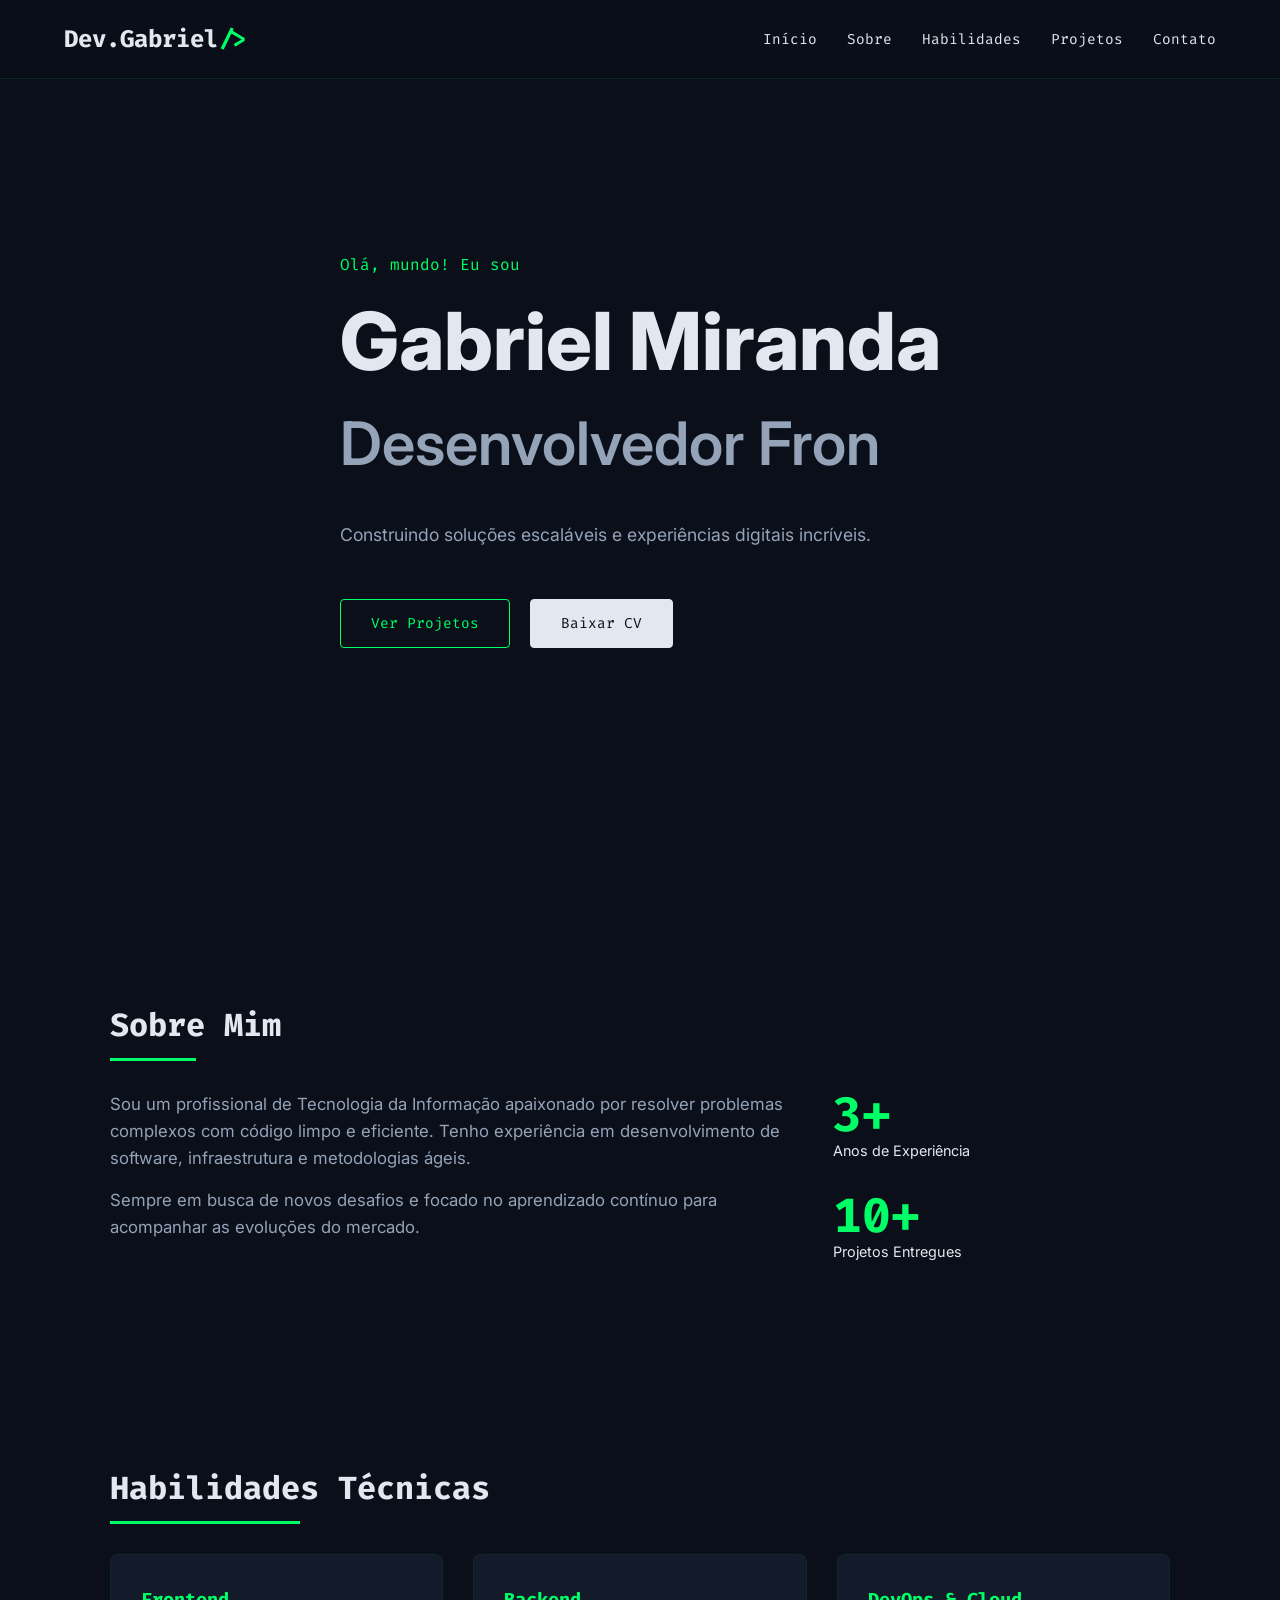
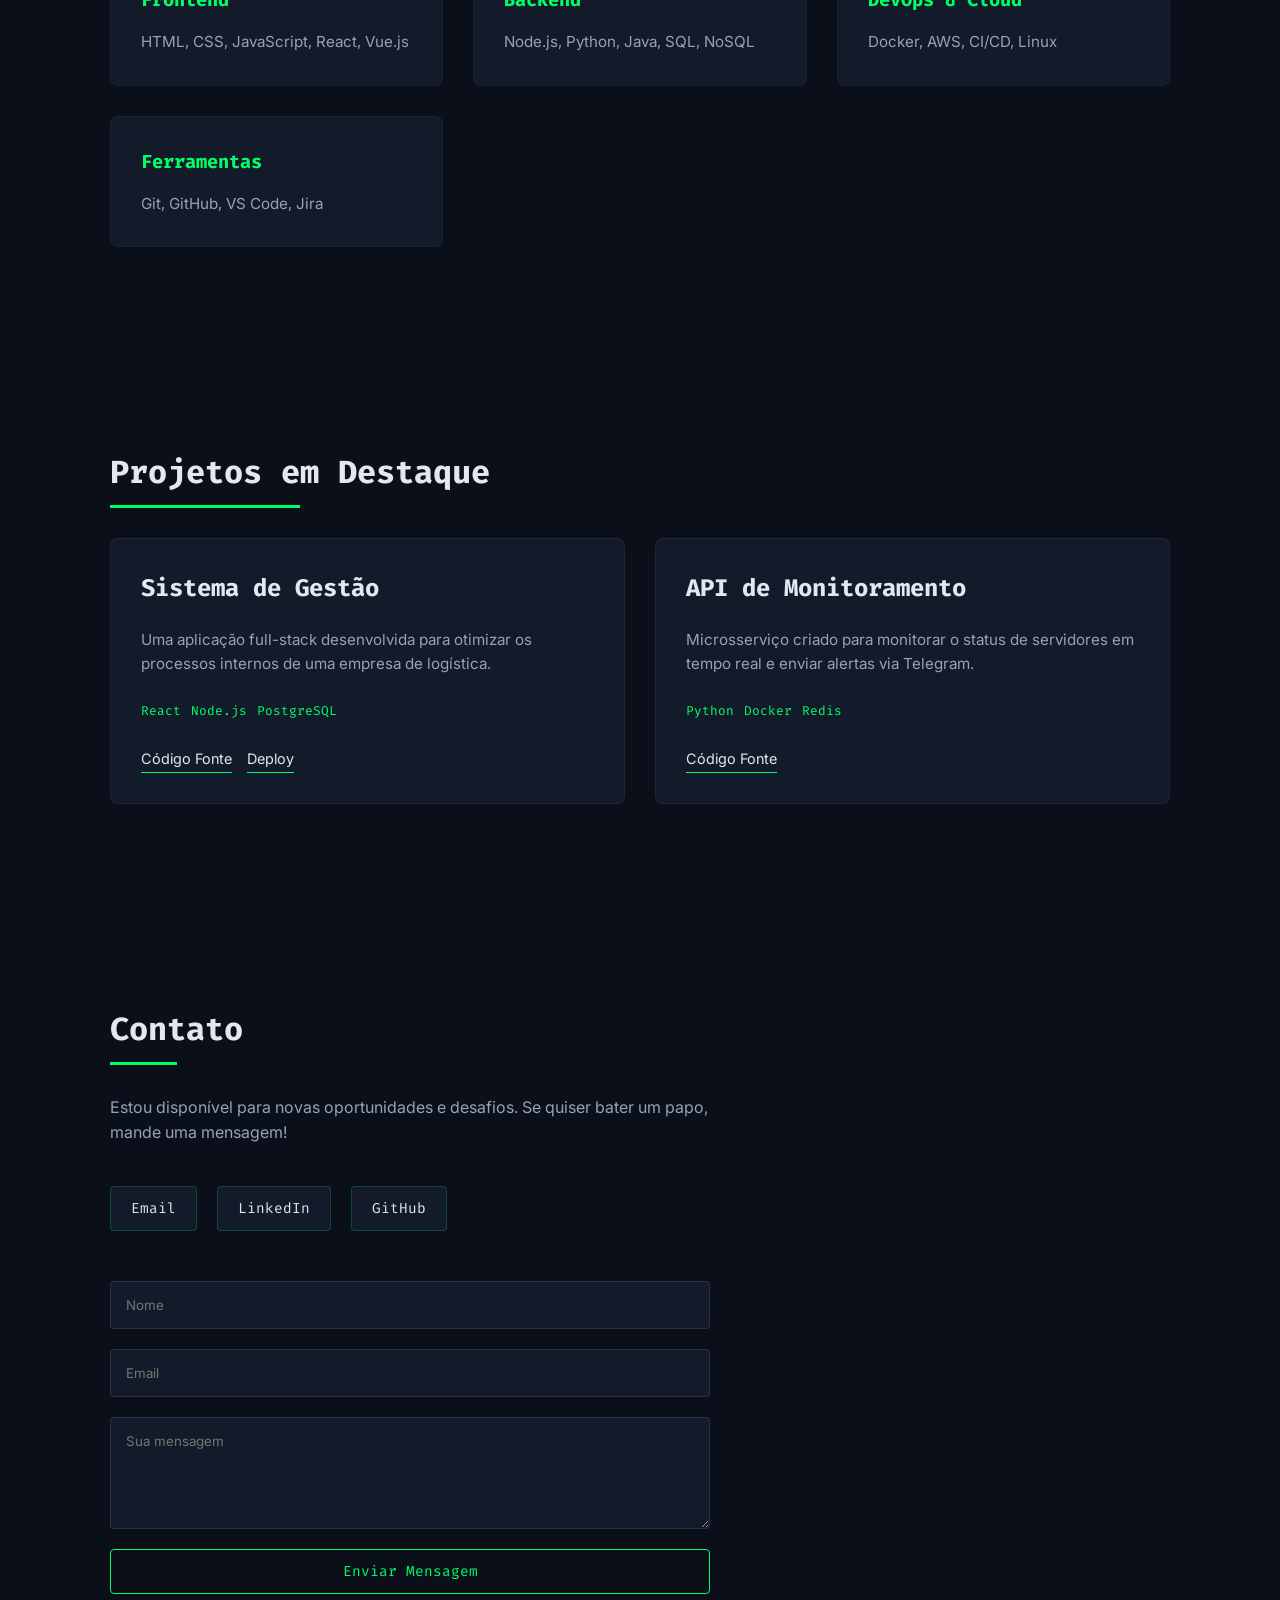
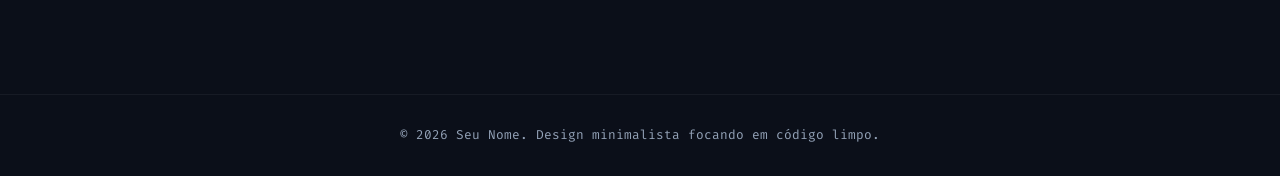
==== index.html @ 991c9784 "Mudança de pasta do meu portifolio" ====
<!DOCTYPE html>
<html lang="pt-BR">
<head>
    <meta charset="UTF-8">
    <meta name="viewport" content="width=device-width, initial-scale=1.0">
    <!-- Adicione o título da sua página aqui -->
    <title>Portfólio | Profissional de TI</title>
    <!-- Importando fonte moderna (Inter e Fira Code) -->
    <link rel="preconnect" href="https://fonts.googleapis.com">
    <link rel="preconnect" href="https://fonts.gstatic.com" crossorigin>
    <link href="https://fonts.googleapis.com/css2?family=Fira+Code:wght@400;500;700&family=Inter:wght@300;400;600;800&display=swap" rel="stylesheet">
    <link rel="stylesheet" href="style.css">
</head>
<body>

    <!-- Navegação -->
    <nav class="navbar">
        <div class="logo">
            <!-- Insira seu logo ou nome curto aqui -->
            <span></span>Dev.Gabriel<span>/></span>
        </div>
        <ul class="nav-links">
            <li><a href="#home">Início</a></li>
            <li><a href="#about">Sobre</a></li>
            <li><a href="#skills">Habilidades</a></li>
            <li><a href="#projects">Projetos</a></li>
            <li><a href="#contact">Contato</a></li>
        </ul>
        <div class="hamburger">
            <span class="bar"></span>
            <span class="bar"></span>
            <span class="bar"></span>
        </div>
    </nav>

    <!-- Seção Principal (Hero) -->
    <section id="home" class="hero">
        <div class="hero-content">
            <p class="greeting">Olá, mundo! Eu sou</p>
            <!-- Insira seu nome completo aqui -->
            <h1 class="name">Gabriel Miranda</h1>
            <!-- Insira seu cargo ou especialidade aqui (ex: Desenvolvedor Full Stack, Engenheiro de Dados) -->
            <h2 class="title" id="typewriter">Gestor da T.I.</h2>
            
            <!-- Resumo curto de 1 a 2 linhas -->
            <p class="description">Construindo soluções escaláveis e experiências digitais incríveis.</p>
            
            <div class="cta-buttons">
                <!-- Link para o seu currículo e repositório (ex: GitHub) -->
                <a href="#projects" class="btn primary">Ver Projetos</a>
                <a href="#" class="btn secondary">Baixar CV</a>
            </div>
        </div>
    </section>

    <!-- Seção Sobre Mim -->
    <section id="about" class="section about">
        <div class="container fade-in">
            <h2 class="section-title">Sobre Mim</h2>
            <div class="about-content">
                <div class="about-text">
                    <!-- Insira o texto sobre você, sua experiência, formação e paixões na TI -->
                    <p>Sou um profissional de Tecnologia da Informação apaixonado por resolver problemas complexos com código limpo e eficiente. Tenho experiência em desenvolvimento de software, infraestrutura e metodologias ágeis.</p>
                    <p>Sempre em busca de novos desafios e focado no aprendizado contínuo para acompanhar as evoluções do mercado.</p>
                </div>
                <div class="about-stats">
                    <div class="stat">
                        <!-- Anos de experiência -->
                        <h3>3+</h3>
                        <p>Anos de Experiência</p>
                    </div>
                    <div class="stat">
                        <!-- Projetos concluídos -->
                        <h3>10+</h3>
                        <p>Projetos Entregues</p>
                    </div>
                </div>
            </div>
        </div>
    </section>

    <!-- Seção de Habilidades (Skills) -->
    <section id="skills" class="section skills">
        <div class="container fade-in">
            <h2 class="section-title">Habilidades Técnicas</h2>
            <div class="skills-grid">
                <!-- Adicione ou remova as tecnologias que você domina -->
                <div class="skill-card">
                    <h3>Frontend</h3>
                    <p>HTML, CSS, JavaScript, React, Vue.js</p>
                </div>
                <div class="skill-card">
                    <h3>Backend</h3>
                    <p>Node.js, Python, Java, SQL, NoSQL</p>
                </div>
                <div class="skill-card">
                    <h3>DevOps & Cloud</h3>
                    <p>Docker, AWS, CI/CD, Linux</p>
                </div>
                <div class="skill-card">
                    <h3>Ferramentas</h3>
                    <p>Git, GitHub, VS Code, Jira</p>
                </div>
            </div>
        </div>
    </section>

    <!-- Seção de Projetos -->
    <section id="projects" class="section projects">
        <div class="container fade-in">
            <h2 class="section-title">Projetos em Destaque</h2>
            <div class="projects-grid">
                <!-- Projeto 1 -->
                <div class="project-card">
                    <div class="project-content">
                        <!-- Título do projeto -->
                        <h3>Sistema de Gestão</h3>
                        <!-- Descrição do projeto -->
                        <p>Uma aplicação full-stack desenvolvida para otimizar os processos internos de uma empresa de logística.</p>
                        <!-- Tecnologias usadas -->
                        <div class="tech-stack">
                            <span>React</span>
                            <span>Node.js</span>
                            <span>PostgreSQL</span>
                        </div>
                        <!-- Links do projeto -->
                        <div class="project-links">
                            <a href="#" target="_blank">Código Fonte</a>
                            <a href="#" target="_blank">Deploy</a>
                        </div>
                    </div>
                </div>
                
                <!-- Projeto 2 -->
                <div class="project-card">
                    <div class="project-content">
                        <h3>API de Monitoramento</h3>
                        <p>Microsserviço criado para monitorar o status de servidores em tempo real e enviar alertas via Telegram.</p>
                        <div class="tech-stack">
                            <span>Python</span>
                            <span>Docker</span>
                            <span>Redis</span>
                        </div>
                        <div class="project-links">
                            <a href="#" target="_blank">Código Fonte</a>
                        </div>
                    </div>
                </div>
                
                <!-- Você pode copiar e colar as divs "project-card" para adicionar mais projetos -->
            </div>
        </div>
    </section>

    <!-- Seção de Contato -->
    <section id="contact" class="section contact">
        <div class="container fade-in">
            <h2 class="section-title">Contato</h2>
            <p class="contact-text">Estou disponível para novas oportunidades e desafios. Se quiser bater um papo, mande uma mensagem!</p>
            
            <div class="contact-info">
                <!-- Adicione seus links reais nas propriedades href -->
                <a href="mailto:https://www.gabrielrezende565@gmail.com" class="contact-btn">Email</a>
                <a href="https://www.linkedin.com/in/gabriel-miranda-developer/" target="_blank" class="contact-btn">LinkedIn</a>
                <a href="https://github.com/Gabriel47xx" target="_blank" class="contact-btn">GitHub</a>
            </div>
            
            <!-- Opcional: Formulário de contato simples -->
            <form class="contact-form">
                <input type="text" placeholder="Nome" required>
                <input type="email" placeholder="Email" required>
                <textarea placeholder="Sua mensagem" rows="5" required></textarea>
                <button type="submit" class="btn primary">Enviar Mensagem</button>
            </form>
        </div>
    </section>

    <!-- Rodapé -->
    <footer>
        <p>&copy; 2026 Seu Nome. Design minimalista focando em código limpo.</p>
    </footer>

    <script src="script.js"></script>
</body>
</html>
---- style.css ----
/* =========================================
   VARIÁVEIS DE CORES E FONTES
   Tema: Preto e Verde (Minimalista/Moderno)
========================================= */
:root {
    --bg-color: #0b0f19;       /* Fundo quase preto, tom azulado escuro */
    --bg-secondary: #131a2a;   /* Fundo secundário para cards e seções */
    --primary-color: #00ff66;  /* Verde neon (destaque) */
    --primary-dim: rgba(0, 255, 102, 0.1); /* Verde translúcido para fundos/hover */
    --text-main: #e2e8f0;      /* Texto principal (cinza claro/quase branco) */
    --text-muted: #94a3b8;     /* Texto secundário (cinza escuro) */
    --font-heading: 'Fira Code', monospace; /* Fonte tech/código para títulos */
    --font-body: 'Inter', sans-serif;       /* Fonte clean para leitura */
    --transition: all 0.3s ease-in-out;
}

/* =========================================
   RESET BASICO
========================================= */
* {
    margin: 0;
    padding: 0;
    box-sizing: border-box;
}

html {
    scroll-behavior: smooth; /* Rolagem suave ao clicar nos links */
}

body {
    background-color: var(--bg-color);
    color: var(--text-main);
    font-family: var(--font-body);
    line-height: 1.6;
    overflow-x: hidden;
}

a {
    text-decoration: none;
    color: var(--text-main);
    transition: var(--transition);
}

ul {
    list-style: none;
}

.container {
    max-width: 1100px;
    margin: 0 auto;
    padding: 0 20px;
}

.section {
    padding: 100px 0;
}

.section-title {
    font-family: var(--font-heading);
    color: var(--text-main);
    font-size: 2rem;
    margin-bottom: 40px;
    display: inline-block;
    position: relative;
}

.section-title::after {
    content: '';
    position: absolute;
    bottom: -10px;
    left: 0;
    width: 50%;
    height: 3px;
    background-color: var(--primary-color);
}

/* =========================================
   NAVEGAÇÃO (NAVBAR)
========================================= */
.navbar {
    display: flex;
    justify-content: space-between;
    align-items: center;
    padding: 20px 5%;
    background-color: rgba(11, 15, 25, 0.95);
    backdrop-filter: blur(10px);
    position: fixed;
    width: 100%;
    top: 0;
    z-index: 1000;
    border-bottom: 1px solid rgba(0, 255, 102, 0.1);
}

.logo {
    font-family: var(--font-heading);
    font-weight: 700;
    font-size: 1.5rem;
    color: var(--text-main);
}

.logo span {
    color: var(--primary-color);
}

.nav-links {
    display: flex;
    gap: 30px;
}

.nav-links a {
    font-family: var(--font-heading);
    font-size: 0.9rem;
}

.nav-links a:hover {
    color: var(--primary-color);
}

/* Menu Mobile (Hamburger) */
.hamburger {
    display: none;
    cursor: pointer;
}

.hamburger .bar {
    display: block;
    width: 25px;
    height: 3px;
    margin: 5px auto;
    background-color: var(--primary-color);
    transition: var(--transition);
}

/* =========================================
   SEÇÃO HERO (HOME)
========================================= */
.hero {
    height: 100vh;
    display: flex;
    align-items: center;
    justify-content: center;
    padding: 0 5%;
}

.hero-content {
    max-width: 800px;
}

.greeting {
    font-family: var(--font-heading);
    color: var(--primary-color);
    margin-bottom: 20px;
}

.name {
    font-size: clamp(40px, 8vw, 80px);
    font-weight: 800;
    line-height: 1.1;
    margin-bottom: 10px;
}

.title {
    font-size: clamp(30px, 5vw, 60px);
    font-weight: 600;
    color: var(--text-muted);
    margin-bottom: 30px;
}

.description {
    max-width: 600px;
    font-size: 1.1rem;
    color: var(--text-muted);
    margin-bottom: 50px;
}

/* Botões */
.cta-buttons {
    display: flex;
    gap: 20px;
}

.btn {
    padding: 12px 30px;
    border-radius: 4px;
    font-family: var(--font-heading);
    font-size: 0.9rem;
    cursor: pointer;
    text-align: center;
}

.btn.primary {
    background-color: transparent;
    color: var(--primary-color);
    border: 1px solid var(--primary-color);
}

.btn.primary:hover {
    background-color: var(--primary-dim);
}

.btn.secondary {
    background-color: var(--text-main);
    color: var(--bg-color);
    border: 1px solid var(--text-main);
}

.btn.secondary:hover {
    background-color: transparent;
    color: var(--text-main);
}

/* =========================================
   SEÇÃO SOBRE (ABOUT)
========================================= */
.about-content {
    display: grid;
    grid-template-columns: 2fr 1fr;
    gap: 50px;
}

.about-text p {
    color: var(--text-muted);
    margin-bottom: 15px;
    font-size: 1.05rem;
}

.about-stats {
    display: flex;
    flex-direction: column;
    gap: 30px;
}

.stat h3 {
    font-size: 3rem;
    color: var(--primary-color);
    font-family: var(--font-heading);
    line-height: 1;
}

.stat p {
    color: var(--text-main);
    font-size: 0.9rem;
}

/* =========================================
   SEÇÃO HABILIDADES (SKILLS)
========================================= */
.skills-grid {
    display: grid;
    grid-template-columns: repeat(auto-fit, minmax(250px, 1fr));
    gap: 30px;
}

.skill-card {
    background-color: var(--bg-secondary);
    padding: 30px;
    border-radius: 8px;
    border: 1px solid rgba(0, 255, 102, 0.05);
    transition: var(--transition);
}

.skill-card:hover {
    transform: translateY(-5px);
    border-color: var(--primary-color);
    box-shadow: 0 10px 30px -15px var(--primary-color);
}

.skill-card h3 {
    color: var(--primary-color);
    margin-bottom: 15px;
    font-family: var(--font-heading);
}

.skill-card p {
    color: var(--text-muted);
    font-size: 0.95rem;
}

/* =========================================
   SEÇÃO PROJETOS (PROJECTS)
========================================= */
.projects-grid {
    display: grid;
    grid-template-columns: repeat(auto-fit, minmax(300px, 1fr));
    gap: 30px;
}

.project-card {
    background-color: var(--bg-secondary);
    border-radius: 8px;
    padding: 30px;
    border: 1px solid rgba(255, 255, 255, 0.05);
    transition: var(--transition);
    position: relative;
}

.project-card:hover {
    transform: translateY(-5px);
}

.project-content h3 {
    font-family: var(--font-heading);
    font-size: 1.5rem;
    margin-bottom: 20px;
    color: var(--text-main);
}

.project-content p {
    color: var(--text-muted);
    margin-bottom: 25px;
    font-size: 0.95rem;
}

.tech-stack {
    display: flex;
    flex-wrap: wrap;
    gap: 10px;
    margin-bottom: 25px;
    font-family: var(--font-heading);
    font-size: 0.8rem;
    color: var(--primary-color);
}

.project-links {
    display: flex;
    gap: 15px;
}

.project-links a {
    font-size: 0.9rem;
    border-bottom: 1px solid var(--primary-color);
    padding-bottom: 2px;
}

.project-links a:hover {
    color: var(--primary-color);
}

/* =========================================
   SEÇÃO CONTATO (CONTACT)
========================================= */
.contact-text {
    color: var(--text-muted);
    max-width: 600px;
    margin-bottom: 40px;
}

.contact-info {
    display: flex;
    gap: 20px;
    margin-bottom: 50px;
}

.contact-btn {
    padding: 10px 20px;
    background-color: var(--bg-secondary);
    border: 1px solid rgba(0, 255, 102, 0.2);
    border-radius: 4px;
    font-family: var(--font-heading);
    font-size: 0.9rem;
}

.contact-btn:hover {
    background-color: var(--primary-dim);
    border-color: var(--primary-color);
    color: var(--primary-color);
}

/* Formulário de Contato */
.contact-form {
    display: flex;
    flex-direction: column;
    gap: 20px;
    max-width: 600px;
}

.contact-form input,
.contact-form textarea {
    padding: 15px;
    background-color: var(--bg-secondary);
    border: 1px solid rgba(255,255,255,0.1);
    border-radius: 4px;
    color: var(--text-main);
    font-family: var(--font-body);
}

.contact-form input:focus,
.contact-form textarea:focus {
    outline: none;
    border-color: var(--primary-color);
}

/* =========================================
   RODAPÉ E ANIMAÇÕES
========================================= */
footer {
    text-align: center;
    padding: 30px;
    font-family: var(--font-heading);
    font-size: 0.8rem;
    color: var(--text-muted);
    border-top: 1px solid rgba(255,255,255,0.05);
}

/* Classes para animação no JS (Fading in elements as they scroll) */
.fade-in {
    opacity: 0;
    transform: translateY(30px);
    transition: opacity 0.8s ease, transform 0.8s ease;
}

.fade-in.appear {
    opacity: 1;
    transform: translateY(0);
}

/* =========================================
   RESPONSIVIDADE (MOBILE)
========================================= */
@media (max-width: 768px) {
    .nav-links {
        display: none;
        flex-direction: column;
        position: absolute;
        top: 70px;
        left: 0;
        width: 100%;
        background-color: rgba(11, 15, 25, 0.98);
        padding: 20px 0;
        text-align: center;
    }

    .nav-links.active {
        display: flex;
    }

    .hamburger {
        display: block;
    }

    .about-content {
        grid-template-columns: 1fr;
    }

    .cta-buttons {
        flex-direction: column;
    }

    .contact-info {
        flex-wrap: wrap;
    }
}
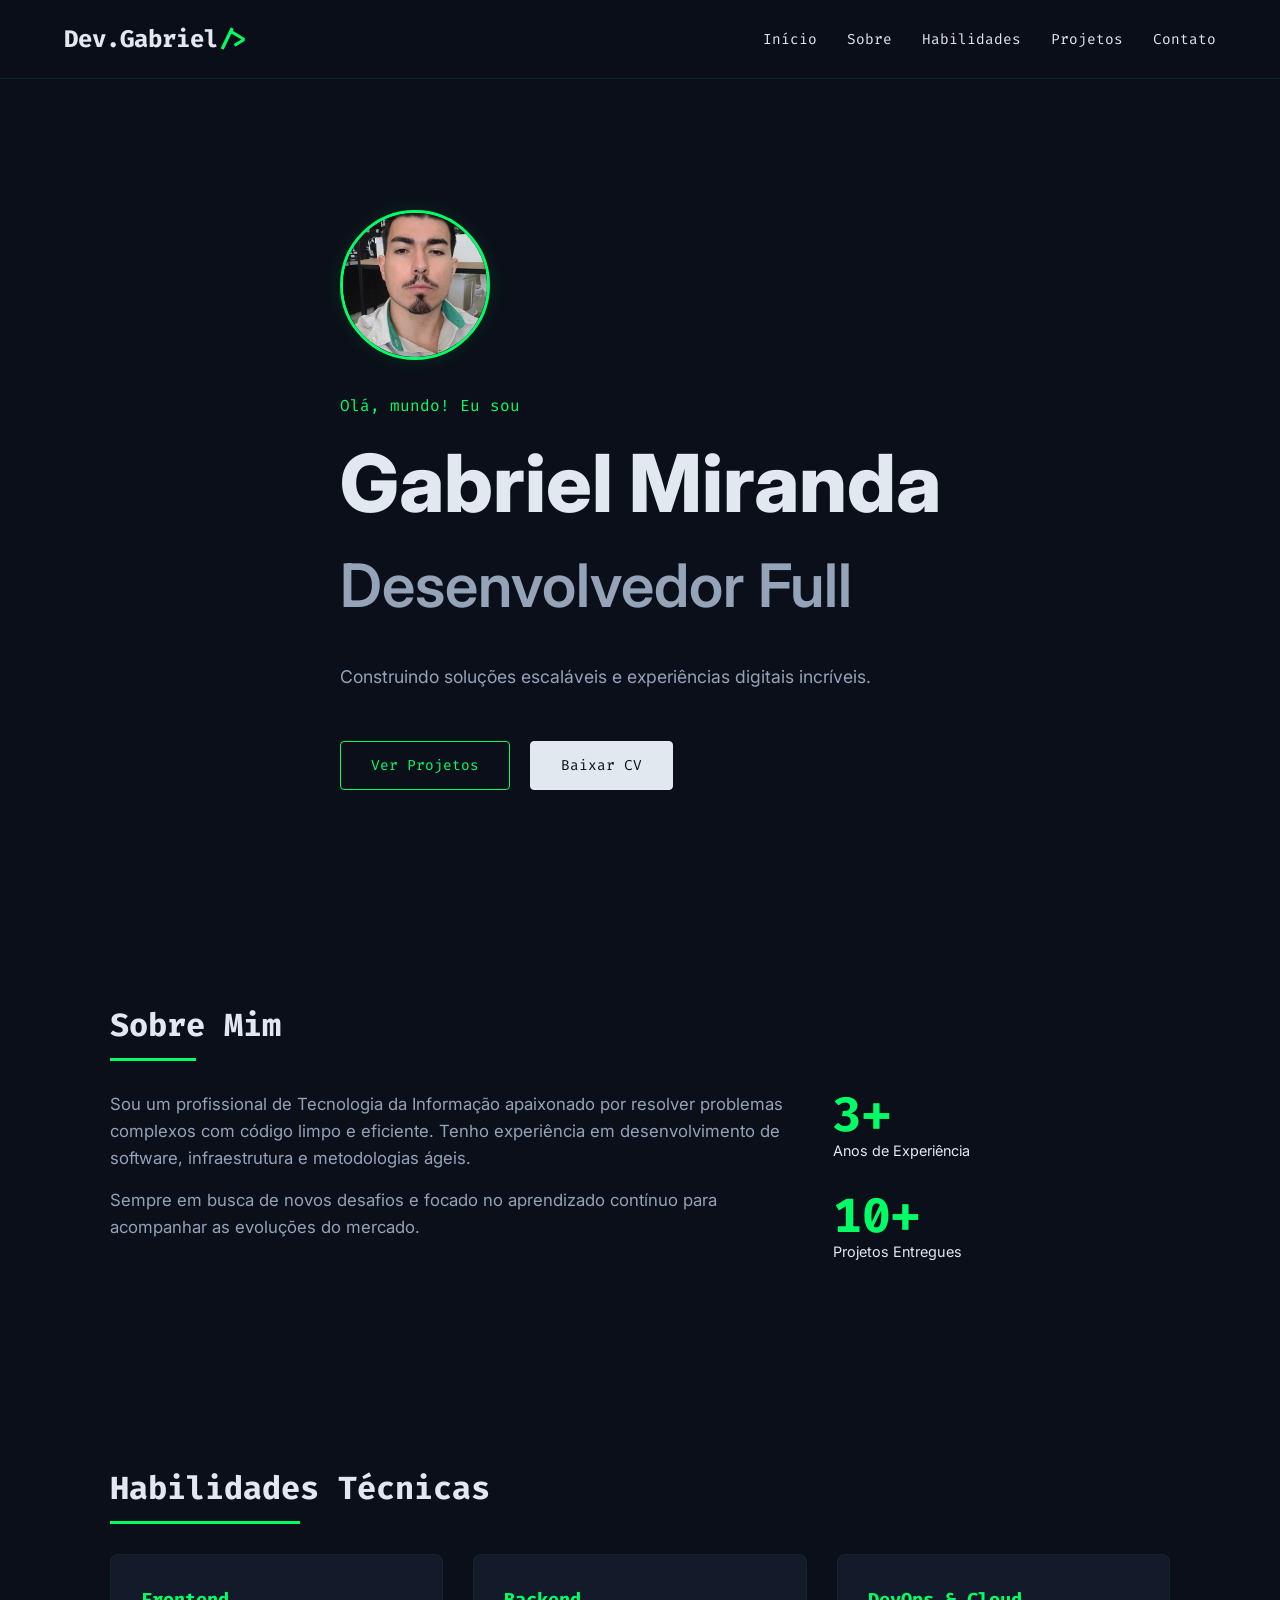
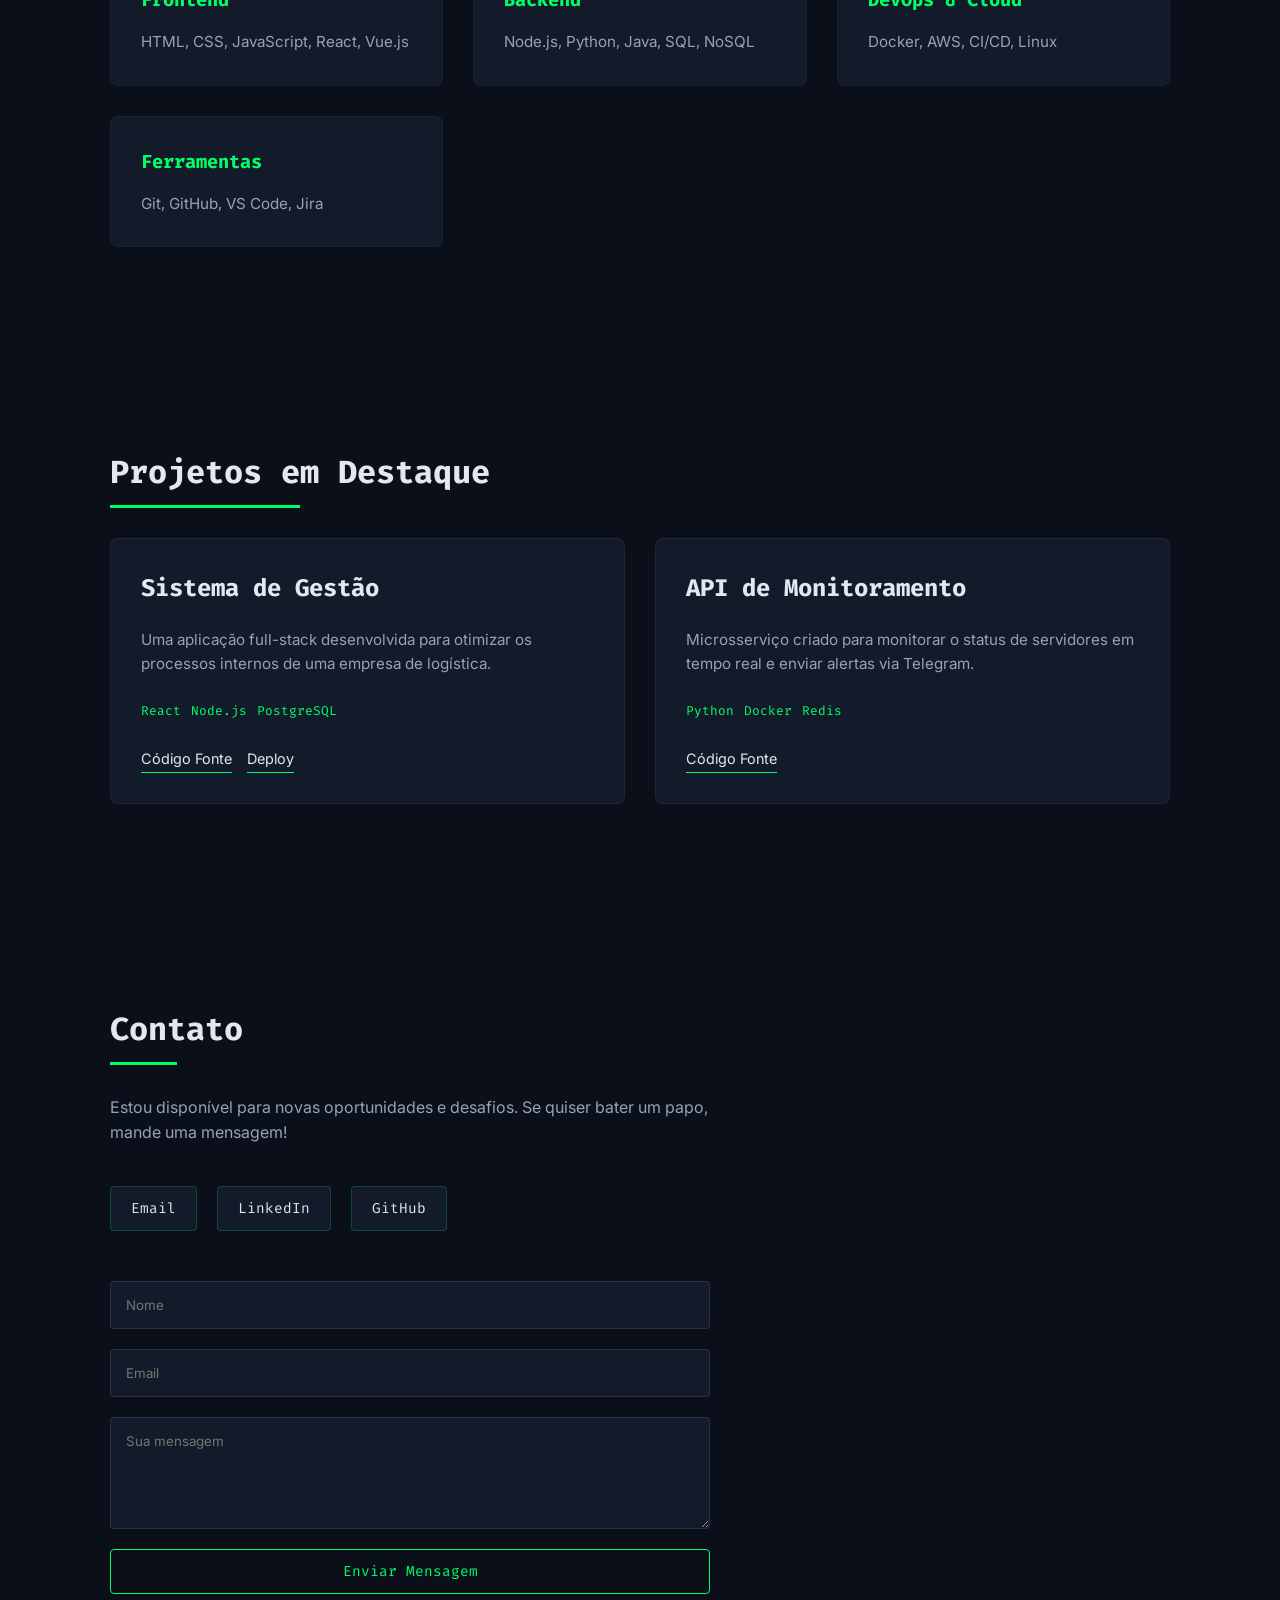
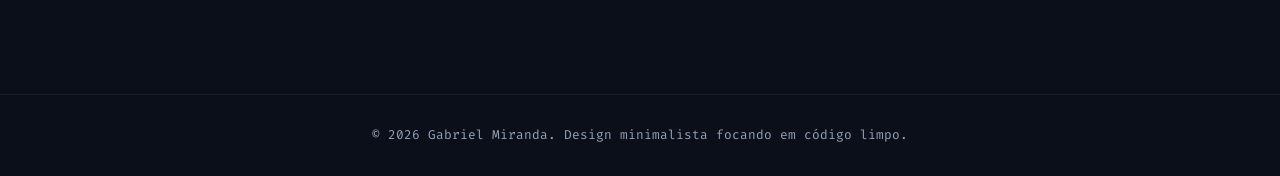
==== commit da986af5: "Adicionei a Foto de perfil" ====
--- a/index.html
+++ b/index.html
@@ -32,10 +32,15 @@
             <span class="bar"></span>
         </div>
     </nav>
-
+    
     <!-- Seção Principal (Hero) -->
     <section id="home" class="hero">
         <div class="hero-content">
+            <!-- Espaço para a foto de perfil -->
+            <div class="profile-photo-wrapper">
+                <!-- Substitua o link abaixo pela sua foto. Ex: "img/minha-foto.jpg" -->
+                <img src="imgs/fotoPerfil.jpeg" alt="Minha Foto de Perfil" class="profile-photo">
+            </div>
             <p class="greeting">Olá, mundo! Eu sou</p>
             <!-- Insira seu nome completo aqui -->
             <h1 class="name">Gabriel Miranda</h1>
@@ -177,7 +182,7 @@
 
     <!-- Rodapé -->
     <footer>
-        <p>&copy; 2026 Seu Nome. Design minimalista focando em código limpo.</p>
+        <p>&copy; 2026 Gabriel Miranda. Design minimalista focando em código limpo.</p>
     </footer>
 
     <script src="script.js"></script>
--- a/style.css
+++ b/style.css
@@ -139,11 +139,31 @@
     display: flex;
     align-items: center;
     justify-content: center;
-    padding: 0 5%;
+    padding: 100px 5% 0 5%; /* Adicionado padding-top para não sobrepor com a navbar */
 }
 
 .hero-content {
     max-width: 800px;
+}
+
+/* Espaço da Foto de Perfil */
+.profile-photo-wrapper {
+    margin-bottom: 25px;
+}
+
+.profile-photo {
+    width: 150px;
+    height: 150px;
+    border-radius: 50%;
+    object-fit: cover;
+    border: 3px solid var(--primary-color);
+    box-shadow: 0 0 20px var(--primary-dim);
+    transition: var(--transition);
+}
+
+.profile-photo:hover {
+    transform: scale(1.05);
+    box-shadow: 0 0 30px rgba(0, 255, 102, 0.4);
 }
 
 .greeting {
